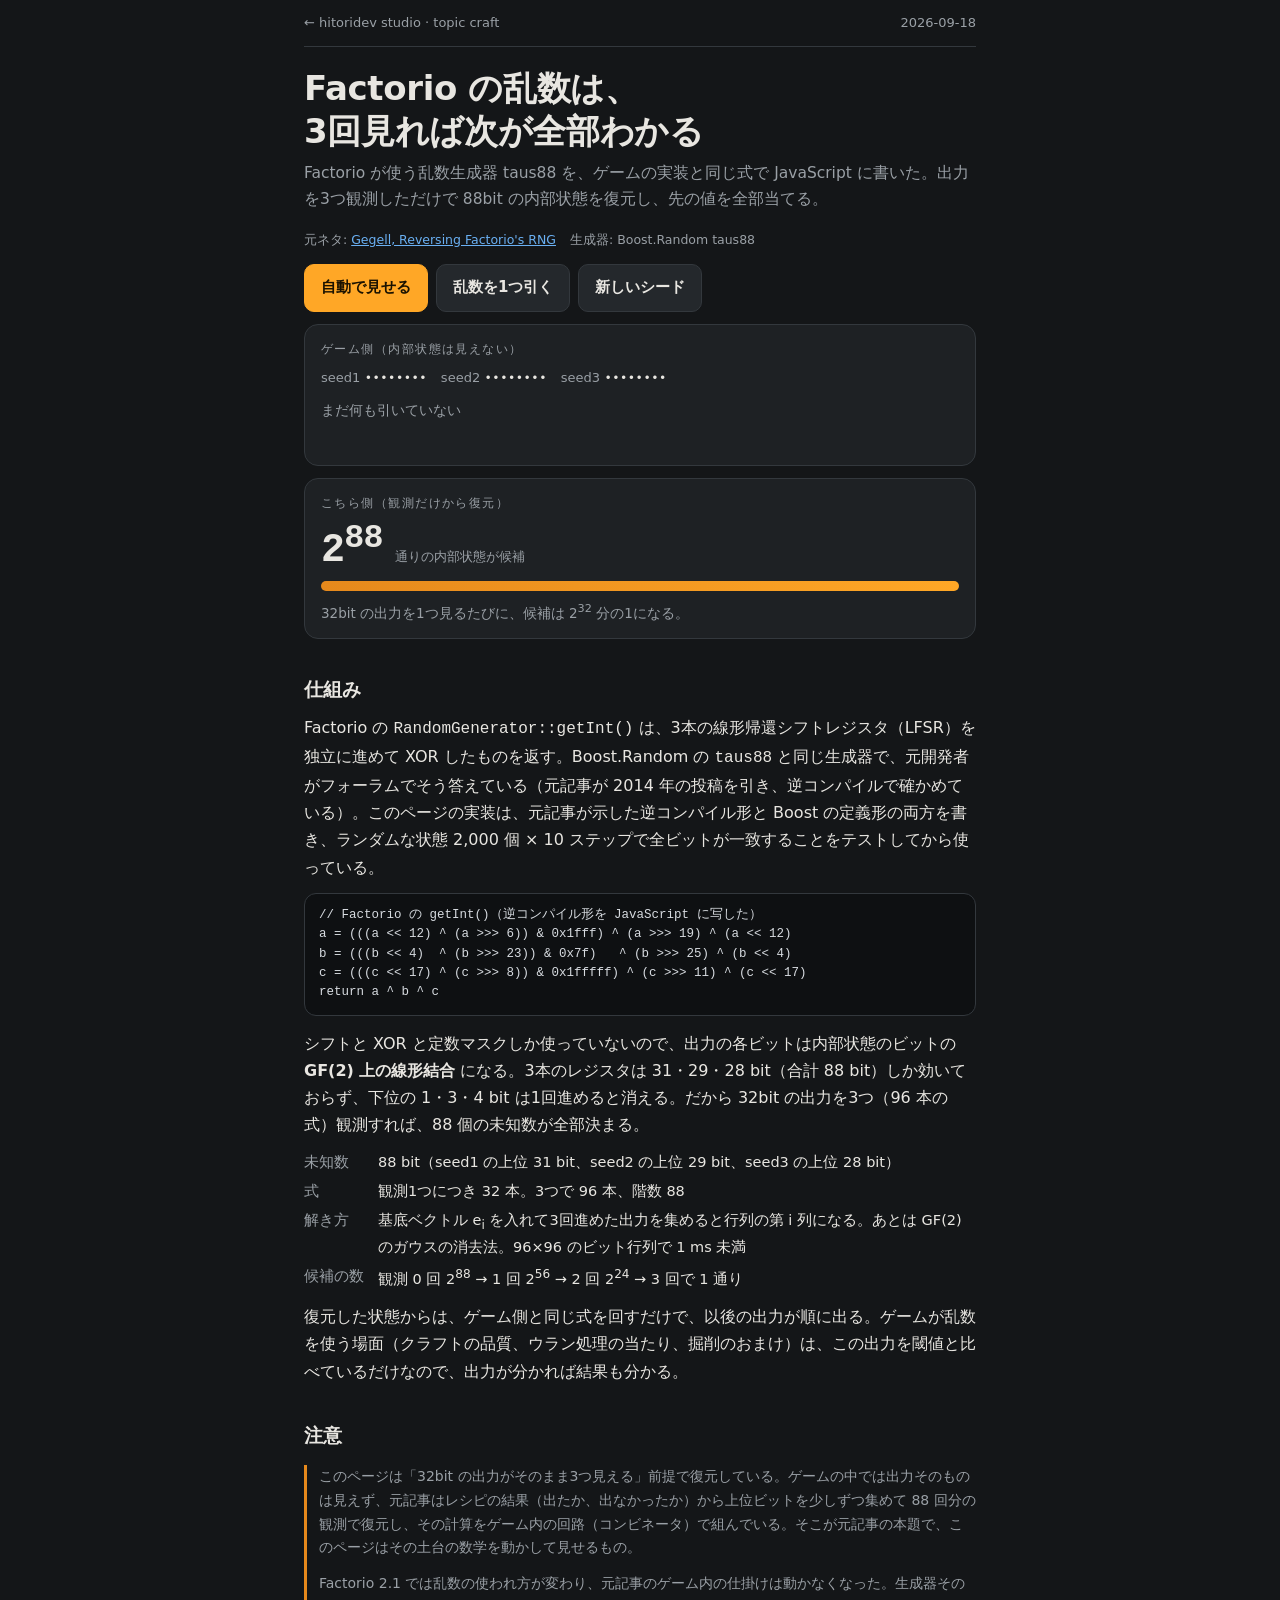
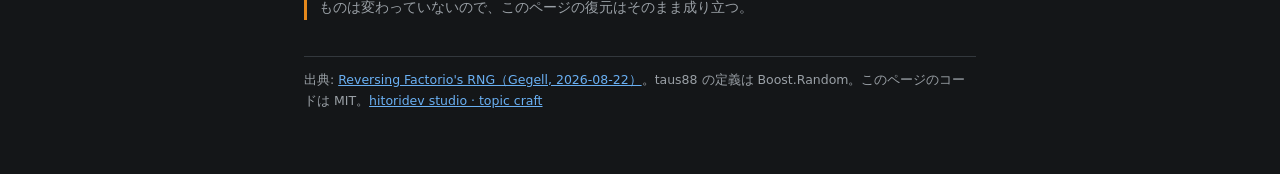
==== works/2026-09-18-factorio-rng-predict/index.html @ e480af51 "topic craft: カタログの初版と最初の成果物「Factorio の乱数は、3回見れば次が全部わかる」 - works/2026-09-18-factorio-rng-predict: tau" ====
<!doctype html>
<html lang="ja">
<head>
<meta charset="utf-8">
<meta name="viewport" content="width=device-width, initial-scale=1, viewport-fit=cover">
<title>Factorio の乱数は、3回見れば次が全部わかる</title>
<meta name="description" content="Factorio が使う乱数生成器 taus88 をそのまま JavaScript で動かし、出力を3つ観測しただけで 88bit の内部状態を復元して、先の値を全部当てる。">
<style>
  :root { --bg:#141618; --panel:#1e2124; --panel2:#24282c; --line:#33383d; --ink:#e8e6e1; --mute:#9aa0a6; --orange:#ffa726; --orange2:#e6891c; --green:#7ed957; --red:#ff6b6b; --blue:#6ab0f3; color-scheme: dark; }
  * { box-sizing: border-box; }
  html, body { margin: 0; }
  body { background: var(--bg); color: var(--ink); font-family: "Noto Sans JP", -apple-system, "Hiragino Sans", "Yu Gothic", system-ui, sans-serif; font-size: 16px; line-height: 1.7; -webkit-font-smoothing: antialiased; }
  code, .mono { font-family: ui-monospace, "SF Mono", Menlo, Consolas, monospace; }
  .wrap { width: min(100%, 44rem); margin: 0 auto; padding-block: 0 56px; padding-inline: 16px; }
  .top { display: flex; justify-content: space-between; align-items: center; padding: 12px 0; font-size: 13px; color: var(--mute); border-bottom: 1px solid var(--line); }
  .top a { color: var(--mute); text-decoration: none; }
  .top a:hover { color: var(--ink); }
  h1 { font-size: clamp(24px, 6vw, 34px); line-height: 1.25; margin: 20px 0 8px; letter-spacing: -.01em; text-wrap: balance; }
  h2 { font-size: 19px; margin: 34px 0 8px; }
  .lead { color: var(--mute); margin: 0 0 16px; font-size: 15.5px; }
  .meta { font-size: 12.5px; color: var(--mute); display: flex; flex-wrap: wrap; gap: 6px 14px; margin-bottom: 14px; }
  .meta a { color: var(--blue); }
  .btns { display: flex; flex-wrap: wrap; gap: 8px; margin: 12px 0; }
  button { font: inherit; font-size: 15px; font-weight: 700; min-height: 46px; padding: 10px 16px; border-radius: 10px; border: 1px solid var(--line); background: var(--panel2); color: var(--ink); cursor: pointer; }
  button.primary { background: var(--orange); border-color: var(--orange); color: #1a1200; }
  button:disabled { opacity: .45; cursor: default; }
  .panel { background: var(--panel); border: 1px solid var(--line); border-radius: 14px; padding: 14px 16px; margin-top: 12px; }
  .lbl { font-size: 12px; letter-spacing: .12em; color: var(--mute); text-transform: uppercase; margin-bottom: 8px; }
  .seeds { font-size: 13px; color: var(--mute); display: flex; flex-wrap: wrap; gap: 4px 14px; }
  .seeds b { color: var(--ink); font-weight: 500; }
  ol.obs { list-style: none; margin: 10px 0 0; padding: 0; display: grid; gap: 6px; min-height: 3.2em; }
  ol.obs li { display: grid; grid-template-columns: 2.4em 1fr auto; gap: 10px; align-items: baseline; font-size: 17px; }
  ol.obs li .n { color: var(--mute); font-size: 13px; }
  ol.obs li .hex { color: var(--orange); font-weight: 600; letter-spacing: .04em; }
  ol.obs li .dec { color: var(--mute); font-size: 12.5px; }
  ol.obs li.empty { color: var(--mute); font-size: 14px; grid-template-columns: 1fr; }
  .cand { display: flex; align-items: baseline; gap: 12px; flex-wrap: wrap; }
  .cand .big { font-size: 40px; font-weight: 700; line-height: 1; letter-spacing: -.02em; color: var(--ink); }
  .cand .big.one { color: var(--green); }
  .cand .sub { color: var(--mute); font-size: 13px; }
  .bar { height: 10px; background: #0e1012; border-radius: 6px; overflow: hidden; margin: 10px 0 4px; }
  .bar i { display: block; height: 100%; width: 100%; background: linear-gradient(90deg, var(--orange2), var(--orange)); transition: width .5s ease; }
  .rec { margin-top: 12px; padding-top: 10px; border-top: 1px dashed var(--line); }
  .rec .ok { color: var(--green); font-weight: 700; }
  .rec .seeds { margin-top: 6px; }
  .rec .seeds b { color: var(--orange); }
  .pred { margin-top: 12px; padding-top: 10px; border-top: 1px dashed var(--line); }
  .pred table { width: 100%; border-collapse: collapse; font-size: 15.5px; }
  .pred th { text-align: left; font-size: 11.5px; letter-spacing: .1em; color: var(--mute); font-weight: 500; padding: 2px 6px 6px 0; text-transform: uppercase; }
  .pred td { padding: 3px 6px 3px 0; border-top: 1px solid #2a2e33; }
  .pred td.hex { color: var(--ink); }
  .pred td.act { color: var(--mute); }
  .pred td.mark { text-align: right; width: 2.2em; font-weight: 700; }
  .pred td.mark.yes { color: var(--green); } .pred td.mark.no { color: var(--red); }
  .pred tr.match td.act { color: var(--ink); }
  .status { font-size: 13.5px; color: var(--mute); margin-top: 8px; min-height: 1.5em; }
  .status b { color: var(--green); }
  p { margin: 0 0 12px; }
  pre { background: #0e1012; border: 1px solid var(--line); border-radius: 12px; padding: 12px 14px; font-size: 12.5px; line-height: 1.55; overflow-x: auto; color: #d7dbe0; margin: 8px 0 14px; }
  .kv { display: grid; grid-template-columns: auto 1fr; gap: 4px 14px; font-size: 14.5px; margin: 8px 0 12px; }
  .kv b { color: var(--mute); font-weight: 500; }
  .note { border-left: 3px solid var(--orange2); padding-left: 12px; color: var(--mute); font-size: 14px; margin: 14px 0; }
  .foot { margin-top: 36px; border-top: 1px solid var(--line); padding-top: 12px; font-size: 12.5px; color: var(--mute); }
  .foot a { color: var(--blue); }
  :focus-visible { outline: 2px solid var(--blue); outline-offset: 2px; }
  @media (prefers-reduced-motion: reduce) { .bar i { transition: none; } }
</style>
</head>
<body>
<div class="wrap">
  <div class="top"><a href="../../index.html">← hitoridev studio · topic craft</a><span>2026-09-18</span></div>

  <h1>Factorio の乱数は、<span style="white-space:nowrap">3回見れば</span>次が全部わかる</h1>
  <p class="lead">Factorio が使う乱数生成器 taus88 を、ゲームの実装と同じ式で JavaScript に書いた。出力を3つ観測しただけで 88bit の内部状態を復元し、先の値を全部当てる。</p>
  <div class="meta"><span>元ネタ: <a href="https://gegell.github.io/posts/factorio-rng/">Gegell, Reversing Factorio's RNG</a></span><span>生成器: Boost.Random taus88</span></div>

  <div class="btns">
    <button type="button" class="primary" id="auto">自動で見せる</button>
    <button type="button" id="draw">乱数を1つ引く</button>
    <button type="button" id="reset">新しいシード</button>
  </div>

  <div class="panel">
    <div class="lbl">ゲーム側（内部状態は見えない）</div>
    <div class="seeds"><span>seed1 <b class="mono" id="g1">••••••••</b></span><span>seed2 <b class="mono" id="g2">••••••••</b></span><span>seed3 <b class="mono" id="g3">••••••••</b></span></div>
    <ol class="obs mono" id="obs"><li class="empty">まだ何も引いていない</li></ol>
  </div>

  <div class="panel">
    <div class="lbl">こちら側（観測だけから復元）</div>
    <div class="cand"><span class="big mono" id="cand">2<sup>88</sup></span><span class="sub">通りの内部状態が候補</span></div>
    <div class="bar"><i id="bar"></i></div>
    <div class="status" id="status">32bit の出力を1つ見るたびに、候補は 2<sup>32</sup> 分の1になる。</div>
    <div class="rec" id="rec" hidden>
      <div class="ok">状態を復元した <span class="mono" id="solveInfo"></span></div>
      <div class="seeds"><span>seed1 <b class="mono" id="r1"></b></span><span>seed2 <b class="mono" id="r2"></b></span><span>seed3 <b class="mono" id="r3"></b></span></div>
    </div>
    <div class="pred" id="pred" hidden>
      <table class="mono">
        <thead><tr><th>#</th><th>予測</th><th>実際</th><th></th></tr></thead>
        <tbody id="predBody"></tbody>
      </table>
      <div class="btns"><button type="button" id="verify">答え合わせ（ゲーム側で10回引く）</button></div>
    </div>
  </div>

  <h2>仕組み</h2>
  <p>Factorio の <code>RandomGenerator::getInt()</code> は、3本の線形帰還シフトレジスタ（LFSR）を独立に進めて XOR したものを返す。Boost.Random の <code>taus88</code> と同じ生成器で、元開発者がフォーラムでそう答えている（元記事が 2014 年の投稿を引き、逆コンパイルで確かめている）。このページの実装は、元記事が示した逆コンパイル形と Boost の定義形の両方を書き、ランダムな状態 2,000 個 × 10 ステップで全ビットが一致することをテストしてから使っている。</p>
<pre class="mono">// Factorio の getInt()（逆コンパイル形を JavaScript に写した）
a = (((a &lt;&lt; 12) ^ (a &gt;&gt;&gt; 6)) &amp; 0x1fff) ^ (a &gt;&gt;&gt; 19) ^ (a &lt;&lt; 12)
b = (((b &lt;&lt; 4)  ^ (b &gt;&gt;&gt; 23)) &amp; 0x7f)   ^ (b &gt;&gt;&gt; 25) ^ (b &lt;&lt; 4)
c = (((c &lt;&lt; 17) ^ (c &gt;&gt;&gt; 8)) &amp; 0x1fffff) ^ (c &gt;&gt;&gt; 11) ^ (c &lt;&lt; 17)
return a ^ b ^ c</pre>
  <p>シフトと XOR と定数マスクしか使っていないので、出力の各ビットは内部状態のビットの <strong>GF(2) 上の線形結合</strong> になる。3本のレジスタは 31・29・28 bit（合計 88 bit）しか効いておらず、下位の 1・3・4 bit は1回進めると消える。だから 32bit の出力を3つ（96 本の式）観測すれば、88 個の未知数が全部決まる。</p>
  <div class="kv">
    <b>未知数</b><span>88 bit（seed1 の上位 31 bit、seed2 の上位 29 bit、seed3 の上位 28 bit）</span>
    <b>式</b><span>観測1つにつき 32 本。3つで 96 本、階数 88</span>
    <b>解き方</b><span>基底ベクトル e<sub>i</sub> を入れて3回進めた出力を集めると行列の第 i 列になる。あとは GF(2) のガウスの消去法。96×96 のビット行列で 1 ms 未満</span>
    <b>候補の数</b><span>観測 0 回 2<sup>88</sup> → 1 回 2<sup>56</sup> → 2 回 2<sup>24</sup> → 3 回で 1 通り</span>
  </div>
  <p>復元した状態からは、ゲーム側と同じ式を回すだけで、以後の出力が順に出る。ゲームが乱数を使う場面（クラフトの品質、ウラン処理の当たり、掘削のおまけ）は、この出力を閾値と比べているだけなので、出力が分かれば結果も分かる。</p>

  <h2>注意</h2>
  <div class="note">
    <p>このページは「32bit の出力がそのまま3つ見える」前提で復元している。ゲームの中では出力そのものは見えず、元記事はレシピの結果（出たか、出なかったか）から上位ビットを少しずつ集めて 88 回分の観測で復元し、その計算をゲーム内の回路（コンビネータ）で組んでいる。そこが元記事の本題で、このページはその土台の数学を動かして見せるもの。</p>
    <p>Factorio 2.1 では乱数の使われ方が変わり、元記事のゲーム内の仕掛けは動かなくなった。生成器そのものは変わっていないので、このページの復元はそのまま成り立つ。</p>
  </div>

  <p class="foot">出典: <a href="https://gegell.github.io/posts/factorio-rng/">Reversing Factorio's RNG（Gegell, 2026-08-22）</a>。taus88 の定義は Boost.Random。このページのコードは MIT。<a href="../../index.html">hitoridev studio · topic craft</a></p>
</div>

<script>
// ---------- 生成器：Factorio の getInt()（逆コンパイル形） ----------
function step(s) {
  let [a, b, c] = s
  a = ((((a << 12) ^ (a >>> 6)) & 0x1fff) ^ (a >>> 19) ^ (a << 12)) >>> 0
  b = ((((b << 4) ^ (b >>> 23)) & 0x7f) ^ (b >>> 25) ^ (b << 4)) >>> 0
  c = ((((c << 17) ^ (c >>> 8)) & 0x1fffff) ^ (c >>> 11) ^ (c << 17)) >>> 0
  return [a, b, c]
}
const out = (s) => (s[0] ^ s[1] ^ s[2]) >>> 0

// ---------- 復元：GF(2) の連立方程式 ----------
// 未知数 96（seed1..3 × 32 bit）。出力は状態の線形関数（定数項なし）なので、
// 基底 e_i を k 回進めた出力が行列の第 i 列になる。行は BigInt のビット列で持つ。
const SYSTEMS = new Map()
function buildSystem(k) {
  if (SYSTEMS.has(k)) return SYSTEMS.get(k)
  const cols = []
  for (let i = 0; i < 96; i++) {
    let s = [0, 0, 0]; s[i >> 5] = (1 << (i & 31)) >>> 0
    const o = []; for (let t = 0; t < k; t++) { s = step(s); o.push(out(s)) }
    cols.push(o)
  }
  const rows = []
  for (let t = 0; t < k; t++) for (let bit = 0; bit < 32; bit++) {
    let m = 0n
    for (let i = 0; i < 96; i++) if ((cols[i][t] >>> bit) & 1) m |= 1n << BigInt(i)
    rows.push(m)
  }
  SYSTEMS.set(k, rows); return rows
}
function solve(observed) {
  const k = observed.length
  const rows = buildSystem(k).map((m, r) => ({ m, y: (observed[r >> 5] >>> (r & 31)) & 1 }))
  const pivots = []; let rank = 0
  for (let col = 0; col < 96 && rank < rows.length; col++) {
    const bit = 1n << BigInt(col); let p = -1
    for (let r = rank; r < rows.length; r++) if (rows[r].m & bit) { p = r; break }
    if (p < 0) continue
    ;[rows[rank], rows[p]] = [rows[p], rows[rank]]
    for (let r = 0; r < rows.length; r++) if (r !== rank && (rows[r].m & bit)) { rows[r].m ^= rows[rank].m; rows[r].y ^= rows[rank].y }
    pivots.push(col); rank++
  }
  for (let r = rank; r < rows.length; r++) if (rows[r].m === 0n && rows[r].y) return { ok: false, rank }
  const x = [0, 0, 0]
  for (let r = 0; r < rank; r++) if (rows[r].y) { const c = pivots[r]; x[c >> 5] = (x[c >> 5] | (1 << (c & 31))) >>> 0 }
  return { ok: true, rank, state: x }
}

// ---------- 画面 ----------
const $ = (id) => document.getElementById(id)
const hex = (v) => '0x' + v.toString(16).toUpperCase().padStart(8, '0')
const rnd32 = () => { const a = new Uint32Array(1); crypto.getRandomValues(a); return a[0] }
let game, gameSnap, observed, recovered, predictions, actuals, timers = []
const sleep = (ms) => new Promise((r) => { const t = setTimeout(r, ms); timers.push(t) })

function reset() {
  for (const t of timers) clearTimeout(t); timers = []
  game = [rnd32(), rnd32(), rnd32()]; gameSnap = null; observed = []; recovered = null; predictions = []; actuals = []
  for (const id of ['g1', 'g2', 'g3']) $(id).textContent = '••••••••'
  $('obs').innerHTML = '<li class="empty">まだ何も引いていない</li>'
  $('rec').hidden = true; $('pred').hidden = true; $('predBody').innerHTML = ''
  $('draw').disabled = false; $('auto').disabled = false; $('verify').disabled = false
  updateCand()
}
function updateCand() {
  const n = observed.length
  const free = Math.max(88 - 32 * n, 0)
  const big = $('cand')
  big.innerHTML = free > 0 ? `2<sup>${free}</sup>` : '1'
  big.classList.toggle('one', free === 0)
  $('bar').style.width = (free / 88 * 100) + '%'
  $('status').innerHTML = n === 0 ? '32bit の出力を1つ見るたびに、候補は 2<sup>32</sup> 分の1になる。'
    : free > 0 ? `${n} つ観測。まだ 2<sup>${free}</sup> 通りあるので決まらない。`
    : `3つ観測。連立方程式の階数が 88 に達し、内部状態が <b>1通り</b>に決まった。`
}
function draw() {
  if (observed.length >= 3) return
  game = step(game); const v = out(game); observed.push(v)
  if (observed.length === 1) $('obs').innerHTML = ''
  const li = document.createElement('li')
  li.innerHTML = `<span class="n">#${observed.length}</span><span class="hex">${hex(v)}</span><span class="dec">${v.toLocaleString('en-US')}</span>`
  $('obs').append(li)
  updateCand()
  if (observed.length === 3) { gameSnap = game.slice(); $('draw').disabled = true; recover() }
}
function recover() {
  const t0 = performance.now(); const r = solve(observed); const ms = performance.now() - t0
  if (!r.ok) { $('status').textContent = '矛盾する観測。復元できない。'; return }
  // 解は観測を始める前の状態。観測した3回ぶん進めると、ゲーム側の今の状態と同じになる
  let s = r.state
  for (let t = 0; t < observed.length; t++) s = step(s)
  recovered = s
  $('solveInfo').textContent = `（階数 ${r.rank}/88・${ms.toFixed(2)} ms）`
  $('r1').textContent = hex(recovered[0]); $('r2').textContent = hex(recovered[1]); $('r3').textContent = hex(recovered[2])
  $('rec').hidden = false
  // 復元した状態から次の 10 個を予測する
  predictions = []
  for (let i = 0; i < 10; i++) { s = step(s); predictions.push(out(s)) }
  $('predBody').innerHTML = predictions.map((v, i) => `<tr id="p${i}"><td class="n">${i + 4}</td><td class="hex">${hex(v)}</td><td class="act">—</td><td class="mark"></td></tr>`).join('')
  $('pred').hidden = false
}
async function verify(animated) {
  if (!recovered || actuals.length) return
  $('verify').disabled = true
  for (let i = 0; i < 10; i++) {
    game = step(game); const v = out(game); actuals.push(v)
    const tr = $('p' + i); tr.querySelector('.act').textContent = hex(v)
    const m = tr.querySelector('.mark'); const ok = v === predictions[i]
    m.textContent = ok ? '✓' : '✗'; m.classList.add(ok ? 'yes' : 'no'); if (ok) tr.classList.add('match')
    if (animated) await sleep(220)
  }
  // ゲーム側の内部状態（3回引いた時点）を明かす。復元した状態と同じ値になる
  for (const [id, i] of [['g1', 0], ['g2', 1], ['g3', 2]]) $(id).textContent = hex(gameSnap[i])
  const all = actuals.every((v, i) => v === predictions[i])
  $('status').innerHTML = all ? '10 個すべて一致。ゲーム側の内部状態（上に明かした）と復元した状態は同じ値になっている。' : '一致しない値がある。'
}
async function auto() {
  reset(); $('auto').disabled = true
  await sleep(500); draw(); await sleep(1100); draw(); await sleep(1100); draw()
  await sleep(1500); await verify(true)
}
$('draw').addEventListener('click', draw)
$('reset').addEventListener('click', reset)
$('auto').addEventListener('click', auto)
$('verify').addEventListener('click', () => verify(true))
reset()
if (new URLSearchParams(location.search).get('auto') === '1') setTimeout(auto, 400)
</script>
</body>
</html>
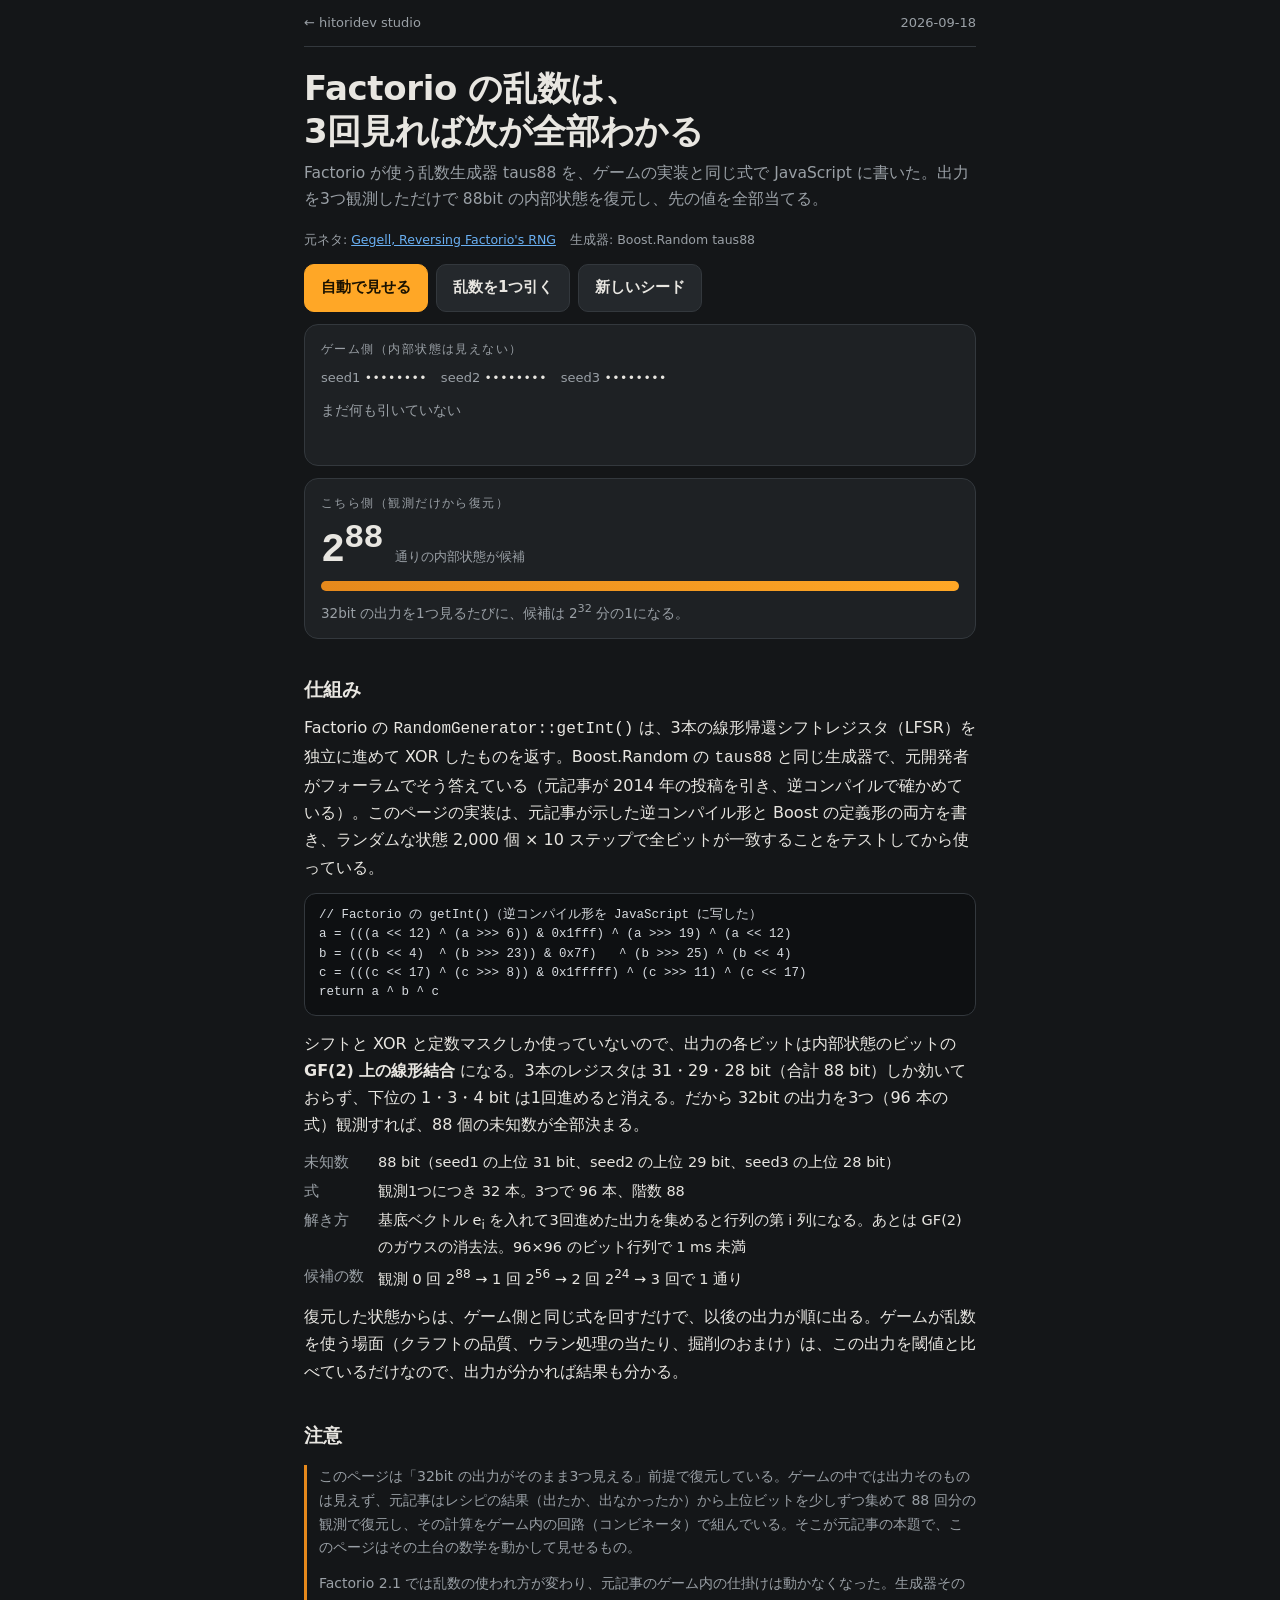
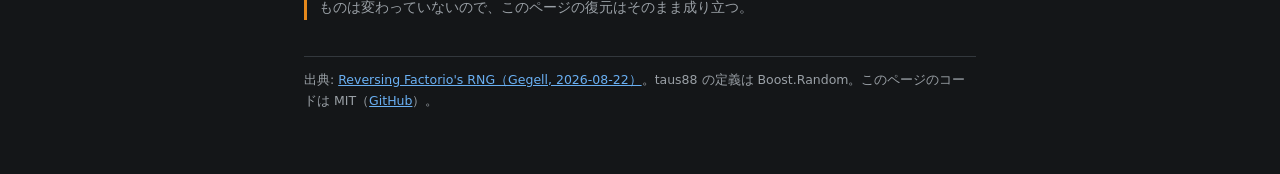
==== commit 3df8dddd: "公開ページの文言を直す: 一覧は題と作品だけ、種別は「デモ」、末尾は © と GitHub と MIT。README は何のサイトかとライセンスだけ" ====
--- a/works/2026-09-18-factorio-rng-predict/index.html
+++ b/works/2026-09-18-factorio-rng-predict/index.html
@@ -68,7 +68,7 @@
 </head>
 <body>
 <div class="wrap">
-  <div class="top"><a href="../../index.html">← hitoridev studio · topic craft</a><span>2026-09-18</span></div>
+  <div class="top"><a href="../../index.html">← hitoridev studio</a><span>2026-09-18</span></div>
 
   <h1>Factorio の乱数は、<span style="white-space:nowrap">3回見れば</span>次が全部わかる</h1>
   <p class="lead">Factorio が使う乱数生成器 taus88 を、ゲームの実装と同じ式で JavaScript に書いた。出力を3つ観測しただけで 88bit の内部状態を復元し、先の値を全部当てる。</p>
@@ -126,7 +126,7 @@
     <p>Factorio 2.1 では乱数の使われ方が変わり、元記事のゲーム内の仕掛けは動かなくなった。生成器そのものは変わっていないので、このページの復元はそのまま成り立つ。</p>
   </div>
 
-  <p class="foot">出典: <a href="https://gegell.github.io/posts/factorio-rng/">Reversing Factorio's RNG（Gegell, 2026-08-22）</a>。taus88 の定義は Boost.Random。このページのコードは MIT。<a href="../../index.html">hitoridev studio · topic craft</a></p>
+  <p class="foot">出典: <a href="https://gegell.github.io/posts/factorio-rng/">Reversing Factorio's RNG（Gegell, 2026-08-22）</a>。taus88 の定義は Boost.Random。このページのコードは MIT（<a href="https://github.com/hitoridev-studio/topic-craft">GitHub</a>）。</p>
 </div>
 
 <script>
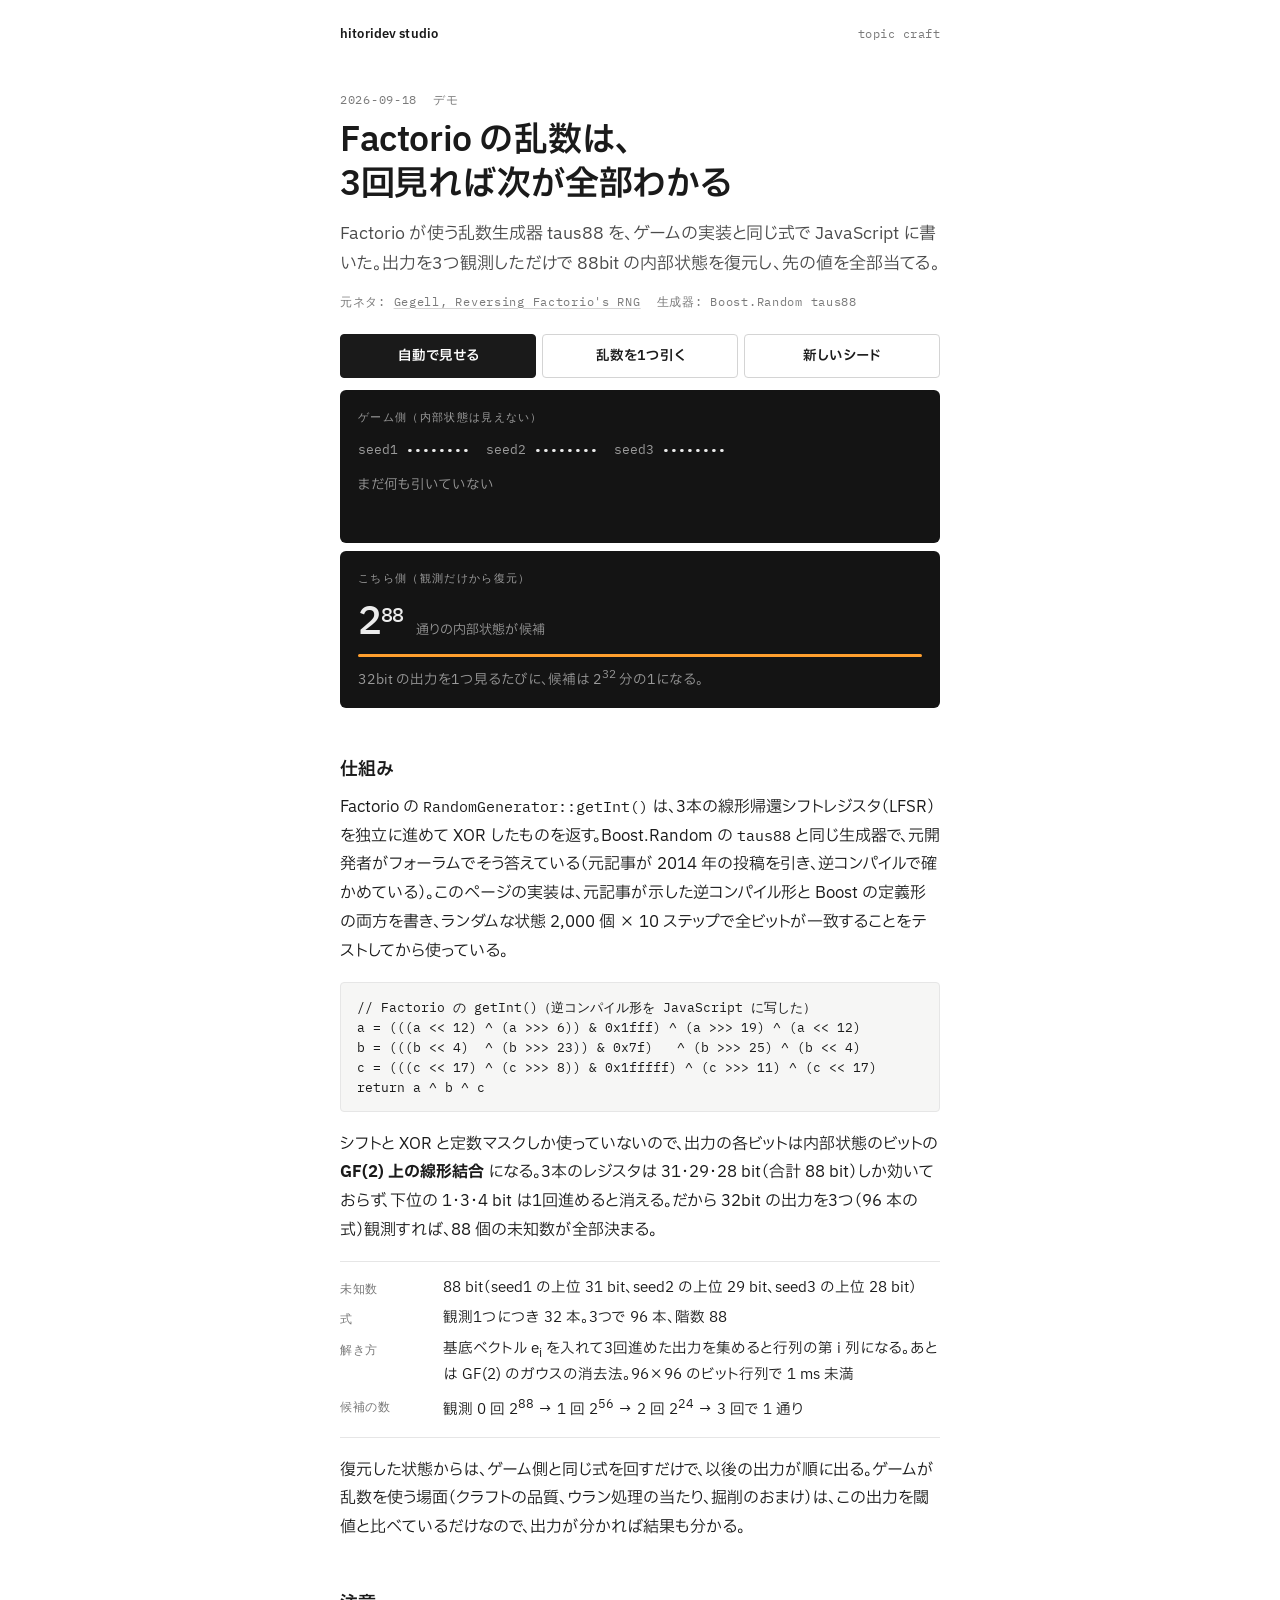
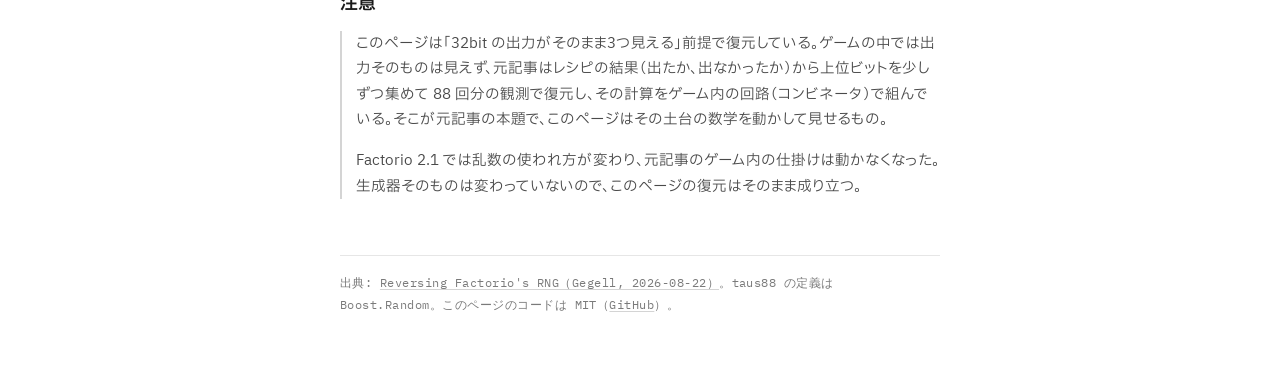
==== commit 0d6b2b50: "見た目を作り直す: IBM Plex（和文・欧文・等幅）、白地と墨、罫線と余白だけの階層。OG カードと og/twitter のメタ。動画とポスターを撮り直し" ====
--- a/works/2026-09-18-factorio-rng-predict/index.html
+++ b/works/2026-09-18-factorio-rng-predict/index.html
@@ -4,75 +4,78 @@
 <meta charset="utf-8">
 <meta name="viewport" content="width=device-width, initial-scale=1, viewport-fit=cover">
 <title>Factorio の乱数は、3回見れば次が全部わかる</title>
-<meta name="description" content="Factorio が使う乱数生成器 taus88 をそのまま JavaScript で動かし、出力を3つ観測しただけで 88bit の内部状態を復元して、先の値を全部当てる。">
+<meta name="description" content="Factorio が使う乱数生成器 taus88 をゲームの実装と同じ式で JavaScript に書き、出力を3つ観測しただけで 88bit の内部状態を復元して、先の値を全部当てる。">
+<meta property="og:title" content="Factorio の乱数は、3回見れば次が全部わかる">
+<meta property="og:description" content="ゲームと同じ taus88 を JavaScript で動かし、出力3つから 88bit の内部状態を GF(2) の連立方程式で復元して先の値を当てる。">
+<meta property="og:image" content="https://hitoridev-studio.github.io/topic-craft/works/2026-09-18-factorio-rng-predict/card.jpg">
+<meta name="twitter:card" content="summary_large_image">
+<link rel="preconnect" href="https://fonts.googleapis.com">
+<link rel="preconnect" href="https://fonts.gstatic.com" crossorigin>
+<link rel="stylesheet" href="https://fonts.googleapis.com/css2?family=IBM+Plex+Sans+JP:wght@400;500;600&family=IBM+Plex+Sans:wght@400;500;600&family=IBM+Plex+Mono:wght@400;500&display=swap">
+<link rel="stylesheet" href="../../assets/site.css">
 <style>
-  :root { --bg:#141618; --panel:#1e2124; --panel2:#24282c; --line:#33383d; --ink:#e8e6e1; --mute:#9aa0a6; --orange:#ffa726; --orange2:#e6891c; --green:#7ed957; --red:#ff6b6b; --blue:#6ab0f3; color-scheme: dark; }
-  * { box-sizing: border-box; }
-  html, body { margin: 0; }
-  body { background: var(--bg); color: var(--ink); font-family: "Noto Sans JP", -apple-system, "Hiragino Sans", "Yu Gothic", system-ui, sans-serif; font-size: 16px; line-height: 1.7; -webkit-font-smoothing: antialiased; }
-  code, .mono { font-family: ui-monospace, "SF Mono", Menlo, Consolas, monospace; }
-  .wrap { width: min(100%, 44rem); margin: 0 auto; padding-block: 0 56px; padding-inline: 16px; }
-  .top { display: flex; justify-content: space-between; align-items: center; padding: 12px 0; font-size: 13px; color: var(--mute); border-bottom: 1px solid var(--line); }
-  .top a { color: var(--mute); text-decoration: none; }
-  .top a:hover { color: var(--ink); }
-  h1 { font-size: clamp(24px, 6vw, 34px); line-height: 1.25; margin: 20px 0 8px; letter-spacing: -.01em; text-wrap: balance; }
-  h2 { font-size: 19px; margin: 34px 0 8px; }
-  .lead { color: var(--mute); margin: 0 0 16px; font-size: 15.5px; }
-  .meta { font-size: 12.5px; color: var(--mute); display: flex; flex-wrap: wrap; gap: 6px 14px; margin-bottom: 14px; }
-  .meta a { color: var(--blue); }
-  .btns { display: flex; flex-wrap: wrap; gap: 8px; margin: 12px 0; }
-  button { font: inherit; font-size: 15px; font-weight: 700; min-height: 46px; padding: 10px 16px; border-radius: 10px; border: 1px solid var(--line); background: var(--panel2); color: var(--ink); cursor: pointer; }
-  button.primary { background: var(--orange); border-color: var(--orange); color: #1a1200; }
-  button:disabled { opacity: .45; cursor: default; }
-  .panel { background: var(--panel); border: 1px solid var(--line); border-radius: 14px; padding: 14px 16px; margin-top: 12px; }
-  .lbl { font-size: 12px; letter-spacing: .12em; color: var(--mute); text-transform: uppercase; margin-bottom: 8px; }
-  .seeds { font-size: 13px; color: var(--mute); display: flex; flex-wrap: wrap; gap: 4px 14px; }
-  .seeds b { color: var(--ink); font-weight: 500; }
-  ol.obs { list-style: none; margin: 10px 0 0; padding: 0; display: grid; gap: 6px; min-height: 3.2em; }
-  ol.obs li { display: grid; grid-template-columns: 2.4em 1fr auto; gap: 10px; align-items: baseline; font-size: 17px; }
-  ol.obs li .n { color: var(--mute); font-size: 13px; }
-  ol.obs li .hex { color: var(--orange); font-weight: 600; letter-spacing: .04em; }
-  ol.obs li .dec { color: var(--mute); font-size: 12.5px; }
-  ol.obs li.empty { color: var(--mute); font-size: 14px; grid-template-columns: 1fr; }
+  /* このページだけの部品。土台（書体・余白・罫）は assets/site.css */
+  :root { --panel: #141414; --panel-ink: #ececec; --panel-mute: #9a9a9a; --panel-line: #2a2a2a; --panel-wash: #1c1c1c; --orange: #ff9f2e; --green: #73d67a; --red: #ff7b72; }
+  .lead { color: var(--ink-2); font-size: 17px; line-height: 1.75; margin: 0 0 12px; }
+  .btns { display: flex; flex-wrap: wrap; gap: 8px; margin: 22px 0 12px; }
+  .btns { gap: 6px; }
+  .btns button { font: inherit; font-size: 13.5px; font-weight: 600; min-height: 44px; padding: 8px 12px; border-radius: 4px; border: 1px solid var(--line-2); background: var(--bg); color: var(--ink); cursor: pointer; white-space: nowrap; }
+  .btns button.primary { background: var(--ink); border-color: var(--ink); color: var(--bg); }
+  .btns button:disabled { opacity: .4; cursor: default; }
+  .panel { background: var(--panel); color: var(--panel-ink); border-radius: 6px; padding: 18px 18px 16px; margin-top: 10px; }
+  .panel + .panel { margin-top: 8px; }
+  .lbl { font-family: var(--mono); font-size: 11px; letter-spacing: .12em; color: var(--panel-mute); text-transform: uppercase; margin-bottom: 10px; }
+  .seeds { font-family: var(--mono); font-size: 12.5px; color: var(--panel-mute); display: flex; flex-wrap: wrap; gap: 4px 16px; font-variant-numeric: tabular-nums; }
+  .seeds b { color: var(--panel-ink); font-weight: 500; }
+  ol.obs { list-style: none; margin: 12px 0 0; padding: 0; display: grid; gap: 6px; min-height: 3.4em; font-family: var(--mono); font-variant-numeric: tabular-nums; }
+  ol.obs li { display: grid; grid-template-columns: 2.4em 1fr auto; gap: 12px; align-items: baseline; font-size: 17px; }
+  ol.obs li .n { color: var(--panel-mute); font-size: 12px; }
+  ol.obs li .hex { color: var(--orange); font-weight: 500; letter-spacing: .04em; }
+  ol.obs li .dec { color: var(--panel-mute); font-size: 12px; }
+  ol.obs li.empty { color: var(--panel-mute); font-size: 13.5px; grid-template-columns: 1fr; font-family: var(--sans); }
   .cand { display: flex; align-items: baseline; gap: 12px; flex-wrap: wrap; }
-  .cand .big { font-size: 40px; font-weight: 700; line-height: 1; letter-spacing: -.02em; color: var(--ink); }
+  .cand .big { font-family: var(--mono); font-size: 40px; font-weight: 500; line-height: 1; letter-spacing: -.02em; color: var(--panel-ink); }
+  .cand .big sup { font-size: .5em; vertical-align: .6em; }
   .cand .big.one { color: var(--green); }
-  .cand .sub { color: var(--mute); font-size: 13px; }
-  .bar { height: 10px; background: #0e1012; border-radius: 6px; overflow: hidden; margin: 10px 0 4px; }
-  .bar i { display: block; height: 100%; width: 100%; background: linear-gradient(90deg, var(--orange2), var(--orange)); transition: width .5s ease; }
-  .rec { margin-top: 12px; padding-top: 10px; border-top: 1px dashed var(--line); }
-  .rec .ok { color: var(--green); font-weight: 700; }
+  .cand .sub { color: var(--panel-mute); font-size: 13px; }
+  .bar { height: 3px; background: var(--panel-line); border-radius: 2px; overflow: hidden; margin: 12px 0 6px; }
+  .bar i { display: block; height: 100%; width: 100%; background: var(--orange); transition: width .5s ease; }
+  .status { font-size: 13.5px; color: var(--panel-mute); margin-top: 8px; min-height: 1.5em; line-height: 1.7; }
+  .status b { color: var(--green); font-weight: 500; }
+  .rec { margin-top: 14px; padding-top: 12px; border-top: 1px solid var(--panel-line); }
+  .rec .ok { color: var(--green); font-weight: 500; }
   .rec .seeds { margin-top: 6px; }
   .rec .seeds b { color: var(--orange); }
-  .pred { margin-top: 12px; padding-top: 10px; border-top: 1px dashed var(--line); }
-  .pred table { width: 100%; border-collapse: collapse; font-size: 15.5px; }
-  .pred th { text-align: left; font-size: 11.5px; letter-spacing: .1em; color: var(--mute); font-weight: 500; padding: 2px 6px 6px 0; text-transform: uppercase; }
-  .pred td { padding: 3px 6px 3px 0; border-top: 1px solid #2a2e33; }
-  .pred td.hex { color: var(--ink); }
-  .pred td.act { color: var(--mute); }
-  .pred td.mark { text-align: right; width: 2.2em; font-weight: 700; }
+  .pred { margin-top: 14px; padding-top: 12px; border-top: 1px solid var(--panel-line); }
+  .pred table { width: 100%; border-collapse: collapse; font-family: var(--mono); font-size: 15px; font-variant-numeric: tabular-nums; }
+  .pred th { text-align: left; font-size: 11px; letter-spacing: .1em; color: var(--panel-mute); font-weight: 500; padding: 2px 8px 8px 0; text-transform: uppercase; }
+  .pred td { padding: 4px 8px 4px 0; border-top: 1px solid var(--panel-line); }
+  .pred td.n { color: var(--panel-mute); font-size: 12px; }
+  .pred td.hex { color: var(--panel-ink); }
+  .pred td.act { color: var(--panel-mute); }
+  .pred td.mark { text-align: right; width: 2em; font-weight: 500; }
   .pred td.mark.yes { color: var(--green); } .pred td.mark.no { color: var(--red); }
-  .pred tr.match td.act { color: var(--ink); }
-  .status { font-size: 13.5px; color: var(--mute); margin-top: 8px; min-height: 1.5em; }
-  .status b { color: var(--green); }
-  p { margin: 0 0 12px; }
-  pre { background: #0e1012; border: 1px solid var(--line); border-radius: 12px; padding: 12px 14px; font-size: 12.5px; line-height: 1.55; overflow-x: auto; color: #d7dbe0; margin: 8px 0 14px; }
-  .kv { display: grid; grid-template-columns: auto 1fr; gap: 4px 14px; font-size: 14.5px; margin: 8px 0 12px; }
-  .kv b { color: var(--mute); font-weight: 500; }
-  .note { border-left: 3px solid var(--orange2); padding-left: 12px; color: var(--mute); font-size: 14px; margin: 14px 0; }
-  .foot { margin-top: 36px; border-top: 1px solid var(--line); padding-top: 12px; font-size: 12.5px; color: var(--mute); }
-  .foot a { color: var(--blue); }
-  :focus-visible { outline: 2px solid var(--blue); outline-offset: 2px; }
+  .pred tr.match td.act { color: var(--panel-ink); }
+  .pred .btns { margin: 12px 0 0; }
+  .pred .btns button { background: transparent; color: var(--panel-ink); border-color: var(--panel-line); }
+  pre { background: var(--wash); border: 1px solid var(--line); border-radius: 4px; padding: 14px 16px; font-family: var(--mono); font-size: 12.5px; line-height: 1.6; overflow-x: auto; color: var(--ink); margin: 8px 0 18px; }
+  code { font-family: var(--mono); font-size: .92em; }
+  .kv { display: grid; grid-template-columns: 6em 1fr; gap: 6px 16px; font-size: 14.5px; line-height: 1.7; margin: 12px 0 18px; padding: 14px 0; border-top: 1px solid var(--line); border-bottom: 1px solid var(--line); }
+  .kv b { font-family: var(--mono); font-weight: 500; font-size: 12px; letter-spacing: .06em; color: var(--ink-3); padding-top: .25em; }
+  .note { color: var(--ink-2); font-size: 14.5px; line-height: 1.75; padding-left: 14px; border-left: 2px solid var(--line-2); margin: 14px 0; }
+  .note p:last-child { margin-bottom: 0; }
+  .foot { margin-top: 56px; }
   @media (prefers-reduced-motion: reduce) { .bar i { transition: none; } }
 </style>
 </head>
 <body>
 <div class="wrap">
-  <div class="top"><a href="../../index.html">← hitoridev studio</a><span>2026-09-18</span></div>
-
-  <h1>Factorio の乱数は、<span style="white-space:nowrap">3回見れば</span>次が全部わかる</h1>
+  <header class="top"><a href="../../index.html">hitoridev studio</a><span class="tag">topic craft</span></header>
+  <p class="meta" style="margin-top:44px"><span>2026-09-18</span><span>デモ</span></p>
+
+  <h1 style="margin-top:8px">Factorio の乱数は、<span style="white-space:nowrap">3回見れば</span>次が全部わかる</h1>
   <p class="lead">Factorio が使う乱数生成器 taus88 を、ゲームの実装と同じ式で JavaScript に書いた。出力を3つ観測しただけで 88bit の内部状態を復元し、先の値を全部当てる。</p>
-  <div class="meta"><span>元ネタ: <a href="https://gegell.github.io/posts/factorio-rng/">Gegell, Reversing Factorio's RNG</a></span><span>生成器: Boost.Random taus88</span></div>
+  <p class="meta"><span>元ネタ: <a href="https://gegell.github.io/posts/factorio-rng/">Gegell, Reversing Factorio's RNG</a></span><span>生成器: Boost.Random taus88</span></p>
 
   <div class="btns">
     <button type="button" class="primary" id="auto">自動で見せる</button>
--- a/assets/site.css
+++ b/assets/site.css
@@ -0,0 +1,61 @@
+/*
+ * topic craft の見た目。参照点: ciechanow.ski（IBM Plex Sans・白地・#444 の本文・細い罫・1.6〜1.8 の行送り・作品だけの一覧）、
+ * sizu.me（Inter＋日本語ゴシック・16px/1.7・40〜48rem の読み幅・淡い灰）、distill.pub（550〜700px の読み幅・灰の見出し）。
+ * 方針: 白地・墨色・罫線と余白だけで階層を作る。色の札や角丸のカードを使わない。数字は等幅で桁を揃える。
+ * 書体: IBM Plex Sans JP（和文）・IBM Plex Sans（欧文）・IBM Plex Mono（数字・ラベル）。同じ一族で揃える。
+ */
+:root {
+  --bg: #ffffff; --ink: #1a1a1a; --ink-2: #4a4a4a; --ink-3: #7a7a7a; --line: #e6e6e6; --line-2: #d4d4d4; --wash: #f6f6f5;
+  --sans: "IBM Plex Sans JP", "IBM Plex Sans", -apple-system, "Hiragino Sans", "Noto Sans JP", system-ui, sans-serif;
+  --latin: "IBM Plex Sans", "IBM Plex Sans JP", -apple-system, system-ui, sans-serif;
+  --mono: "IBM Plex Mono", ui-monospace, "SF Mono", Menlo, monospace;
+  --measure: 40rem;
+}
+* { box-sizing: border-box; }
+html, body { margin: 0; }
+body { background: var(--bg); color: var(--ink); font-family: var(--sans); font-size: 16px; line-height: 1.8; font-feature-settings: "palt"; -webkit-font-smoothing: antialiased; text-rendering: optimizeLegibility; }
+a { color: inherit; text-decoration: underline; text-decoration-color: var(--line-2); text-underline-offset: .18em; text-decoration-thickness: 1px; }
+a:hover { text-decoration-color: var(--ink); }
+.wrap { width: min(100%, var(--measure)); margin: 0 auto; padding-inline: 20px; }
+
+/* 上部: 屋号だけ。帯は付けない */
+.top { display: flex; justify-content: space-between; align-items: baseline; padding: 22px 0 0; font-family: var(--latin); font-size: 13px; letter-spacing: .01em; }
+.top a { font-weight: 600; text-decoration: none; }
+.top .tag { font-family: var(--mono); font-size: 12px; color: var(--ink-3); letter-spacing: .04em; }
+
+/* 一覧 */
+.site-title { font-family: var(--latin); font-weight: 600; font-size: 15px; letter-spacing: .01em; color: var(--ink-3); margin: 56px 0 28px; padding-bottom: 12px; border-bottom: 1px solid var(--line); }
+.list { list-style: none; margin: 0; padding: 0; }
+.list li { padding: 0 0 36px; margin: 0 0 36px; border-bottom: 1px solid var(--line); }
+.list li:last-child { border-bottom: 0; }
+.list a { display: block; text-decoration: none; }
+.list .thumb { display: block; width: 100%; aspect-ratio: 16 / 9; object-fit: cover; object-position: top; border-radius: 4px; background: var(--wash); border: 1px solid var(--line); margin-bottom: 16px; }
+.list .d { font-family: var(--mono); font-size: 12px; letter-spacing: .06em; color: var(--ink-3); display: flex; gap: 14px; margin-bottom: 6px; }
+.list .t { font-weight: 600; font-size: 20px; line-height: 1.45; letter-spacing: -.005em; margin: 0 0 6px; text-wrap: balance; }
+.list a:hover .t { text-decoration: underline; text-decoration-color: var(--line-2); text-underline-offset: .2em; }
+.list .s { color: var(--ink-2); font-size: 15px; line-height: 1.75; margin: 0; }
+
+/* 見出し・本文 */
+h1 { font-weight: 600; font-size: clamp(26px, 6vw, 34px); line-height: 1.3; letter-spacing: -.012em; margin: 28px 0 12px; text-wrap: balance; }
+h2 { font-weight: 600; font-size: 18px; line-height: 1.5; margin: 48px 0 10px; }
+p { margin: 0 0 16px; }
+.meta { font-family: var(--mono); font-size: 12px; letter-spacing: .06em; color: var(--ink-3); display: flex; flex-wrap: wrap; gap: 6px 16px; align-items: baseline; margin: 0 0 8px; }
+.foot { margin-top: 72px; padding: 16px 0 40px; border-top: 1px solid var(--line); font-family: var(--mono); font-size: 12px; letter-spacing: .04em; color: var(--ink-3); }
+.foot a { color: inherit; }
+
+/* 投稿ページ（本人だけが使う） */
+.post { margin-top: 32px; }
+.post .who { font-size: 13px; color: var(--ink-3); margin-bottom: 8px; }
+.post textarea { width: 100%; font: inherit; font-size: 16px; line-height: 1.7; color: var(--ink); background: var(--bg); border: 1px solid var(--line-2); border-radius: 4px; padding: 12px 14px; resize: vertical; min-height: 150px; }
+.post textarea:focus { outline: none; border-color: var(--ink); }
+.post .cnt { font-family: var(--mono); font-size: 12px; color: var(--ink-3); text-align: right; font-variant-numeric: tabular-nums; margin: 6px 0 14px; }
+.post .cnt.over { color: #b3261e; }
+.post video { width: 100%; max-height: 62vh; background: #000; border-radius: 4px; border: 1px solid var(--line); margin: 0 0 14px; }
+.btns { display: flex; flex-wrap: wrap; gap: 10px; }
+.btns button { flex: 1 1 160px; font: inherit; font-size: 15px; font-weight: 600; min-height: 48px; border-radius: 4px; cursor: pointer; padding: 10px 16px; border: 1px solid var(--ink); background: var(--bg); color: var(--ink); }
+.btns .go { background: var(--ink); color: var(--bg); }
+.btns button.done { color: var(--ink-3); border-color: var(--line-2); }
+.post .note { font-size: 13px; color: var(--ink-3); line-height: 1.7; margin: 10px 0 0; }
+.post .reply { margin-top: 28px; }
+.post .reply pre { white-space: pre-wrap; font: inherit; font-size: 14.5px; line-height: 1.7; background: var(--wash); border-radius: 4px; padding: 12px 14px; margin: 6px 0 10px; color: var(--ink-2); overflow-wrap: anywhere; }
+:focus-visible { outline: 2px solid var(--ink); outline-offset: 2px; }
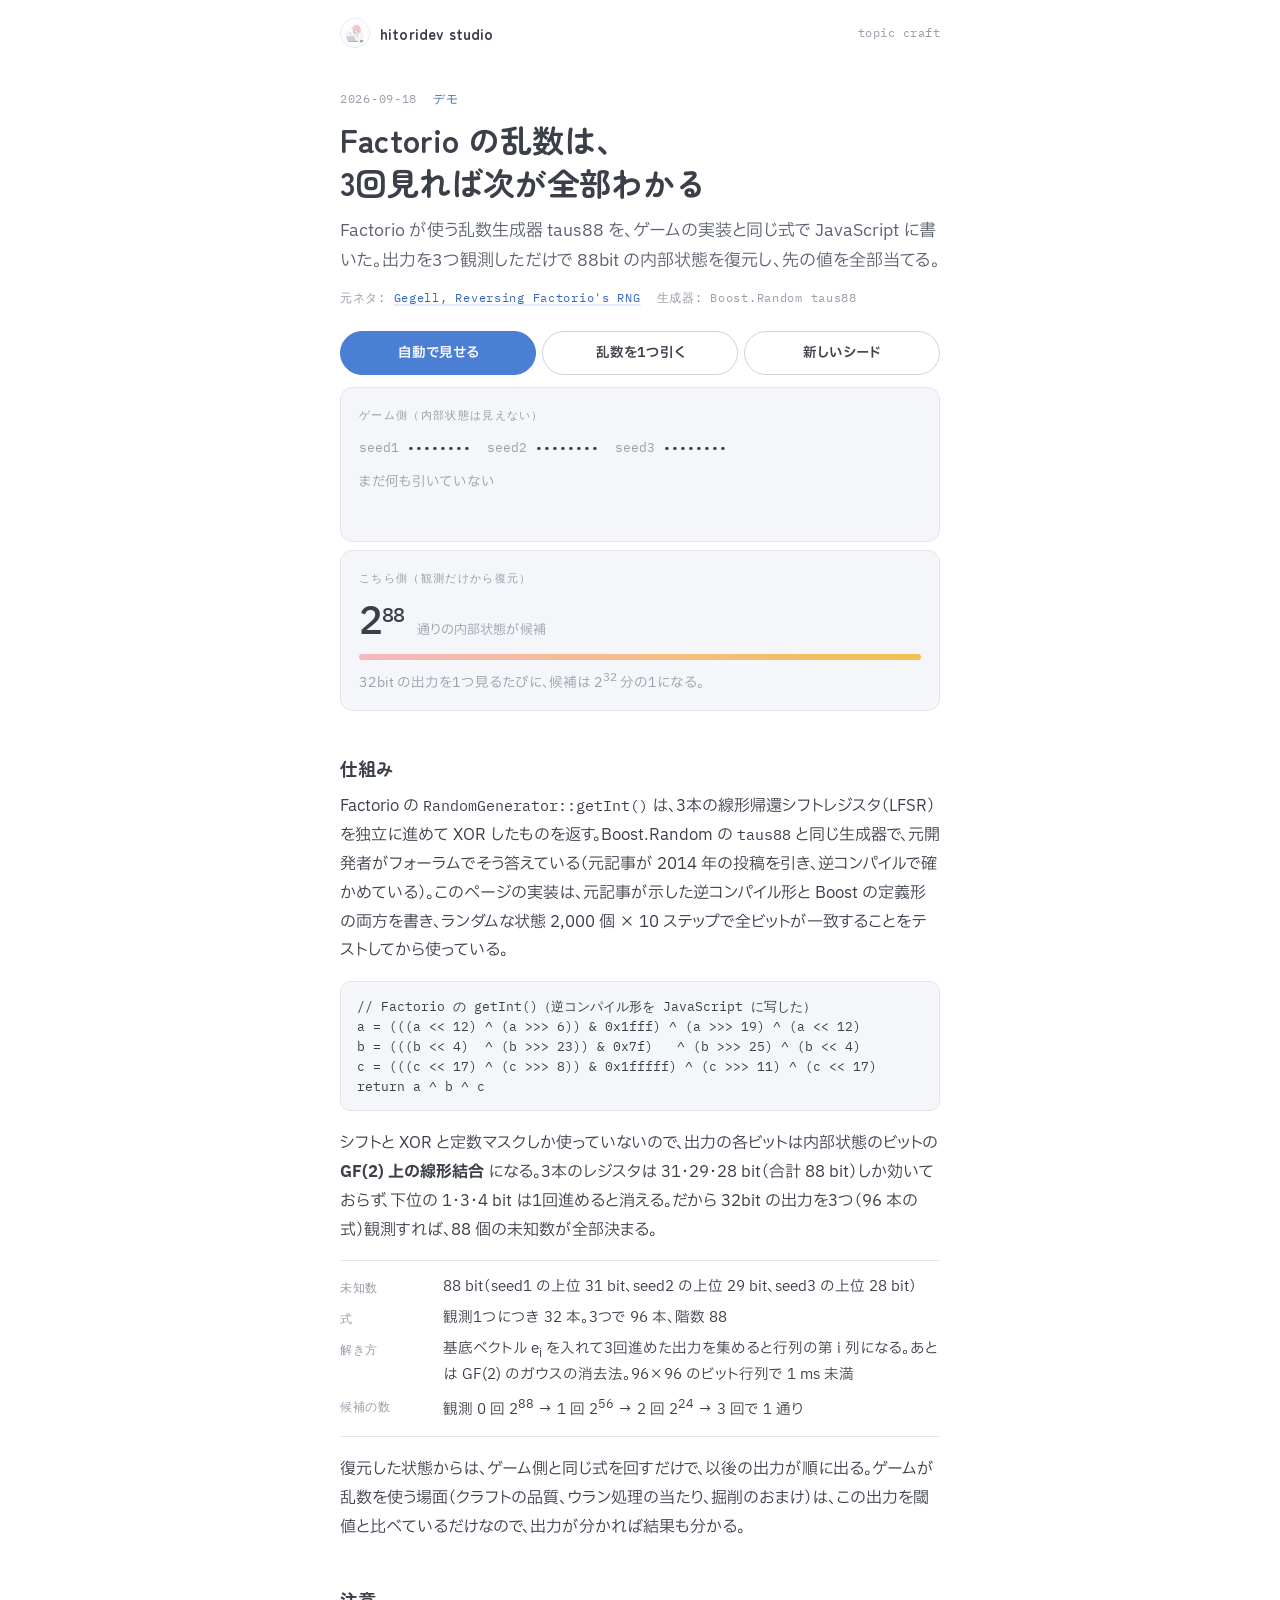
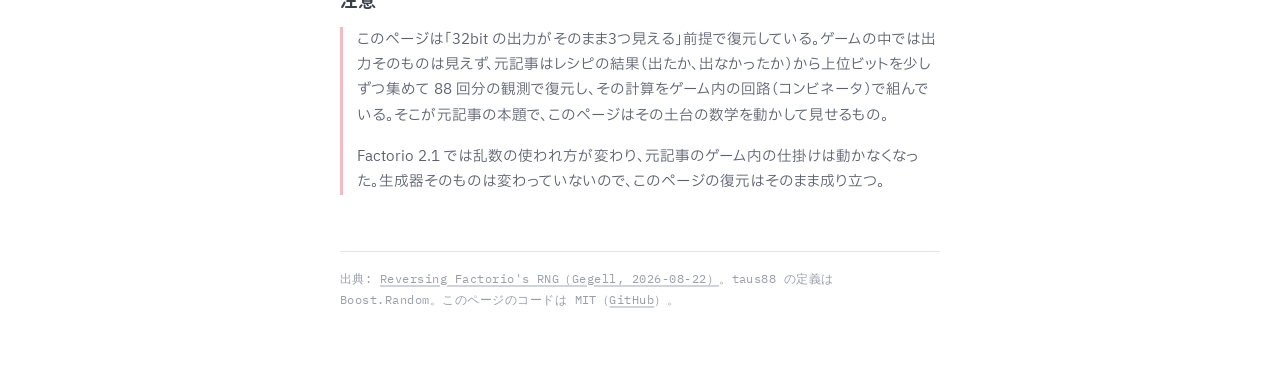
==== commit f2958ff0: "見た目をアカウントのアイコンに合わせる（白地・青と桃と金・丸ゴシック・上部にアイコン）。記事「13体の AI が Git の履歴だけを共有し、12日間研究し続けた」を追加" ====
--- a/works/2026-09-18-factorio-rng-predict/index.html
+++ b/works/2026-09-18-factorio-rng-predict/index.html
@@ -11,18 +11,18 @@
 <meta name="twitter:card" content="summary_large_image">
 <link rel="preconnect" href="https://fonts.googleapis.com">
 <link rel="preconnect" href="https://fonts.gstatic.com" crossorigin>
-<link rel="stylesheet" href="https://fonts.googleapis.com/css2?family=IBM+Plex+Sans+JP:wght@400;500;600&family=IBM+Plex+Sans:wght@400;500;600&family=IBM+Plex+Mono:wght@400;500&display=swap">
+<link rel="stylesheet" href="https://fonts.googleapis.com/css2?family=IBM+Plex+Sans+JP:wght@400;500;600&family=IBM+Plex+Sans:wght@400;500;600&family=IBM+Plex+Mono:wght@400;500&family=Zen+Maru+Gothic:wght@500;700&display=swap">
 <link rel="stylesheet" href="../../assets/site.css">
 <style>
   /* このページだけの部品。土台（書体・余白・罫）は assets/site.css */
-  :root { --panel: #141414; --panel-ink: #ececec; --panel-mute: #9a9a9a; --panel-line: #2a2a2a; --panel-wash: #1c1c1c; --orange: #ff9f2e; --green: #73d67a; --red: #ff7b72; }
+  :root { --panel: #f5f6fa; --panel-ink: #3b3f4a; --panel-mute: #9a9ea9; --panel-line: #e4e6ee; --accent: #4a7fd4; --accent-2: #c99a24; --yes: #4a7fd4; --no: #e08a9b; --hit: #e08a9b; }
   .lead { color: var(--ink-2); font-size: 17px; line-height: 1.75; margin: 0 0 12px; }
   .btns { display: flex; flex-wrap: wrap; gap: 8px; margin: 22px 0 12px; }
   .btns { gap: 6px; }
-  .btns button { font: inherit; font-size: 13.5px; font-weight: 600; min-height: 44px; padding: 8px 12px; border-radius: 4px; border: 1px solid var(--line-2); background: var(--bg); color: var(--ink); cursor: pointer; white-space: nowrap; }
-  .btns button.primary { background: var(--ink); border-color: var(--ink); color: var(--bg); }
+  .btns button { font: inherit; font-size: 13.5px; font-weight: 600; min-height: 44px; padding: 8px 14px; border-radius: 999px; border: 1px solid var(--line-2); background: var(--bg); color: var(--ink); cursor: pointer; white-space: nowrap; }
+  .btns button.primary { background: var(--blue); border-color: var(--blue); color: #fff; }
   .btns button:disabled { opacity: .4; cursor: default; }
-  .panel { background: var(--panel); color: var(--panel-ink); border-radius: 6px; padding: 18px 18px 16px; margin-top: 10px; }
+  .panel { background: var(--panel); color: var(--panel-ink); border: 1px solid var(--panel-line); border-radius: 12px; padding: 18px 18px 16px; margin-top: 10px; }
   .panel + .panel { margin-top: 8px; }
   .lbl { font-family: var(--mono); font-size: 11px; letter-spacing: .12em; color: var(--panel-mute); text-transform: uppercase; margin-bottom: 10px; }
   .seeds { font-family: var(--mono); font-size: 12.5px; color: var(--panel-mute); display: flex; flex-wrap: wrap; gap: 4px 16px; font-variant-numeric: tabular-nums; }
@@ -30,22 +30,22 @@
   ol.obs { list-style: none; margin: 12px 0 0; padding: 0; display: grid; gap: 6px; min-height: 3.4em; font-family: var(--mono); font-variant-numeric: tabular-nums; }
   ol.obs li { display: grid; grid-template-columns: 2.4em 1fr auto; gap: 12px; align-items: baseline; font-size: 17px; }
   ol.obs li .n { color: var(--panel-mute); font-size: 12px; }
-  ol.obs li .hex { color: var(--orange); font-weight: 500; letter-spacing: .04em; }
+  ol.obs li .hex { color: var(--accent); font-weight: 500; letter-spacing: .04em; }
   ol.obs li .dec { color: var(--panel-mute); font-size: 12px; }
   ol.obs li.empty { color: var(--panel-mute); font-size: 13.5px; grid-template-columns: 1fr; font-family: var(--sans); }
   .cand { display: flex; align-items: baseline; gap: 12px; flex-wrap: wrap; }
   .cand .big { font-family: var(--mono); font-size: 40px; font-weight: 500; line-height: 1; letter-spacing: -.02em; color: var(--panel-ink); }
   .cand .big sup { font-size: .5em; vertical-align: .6em; }
-  .cand .big.one { color: var(--green); }
+  .cand .big.one { color: var(--hit); }
   .cand .sub { color: var(--panel-mute); font-size: 13px; }
-  .bar { height: 3px; background: var(--panel-line); border-radius: 2px; overflow: hidden; margin: 12px 0 6px; }
-  .bar i { display: block; height: 100%; width: 100%; background: var(--orange); transition: width .5s ease; }
+  .bar { height: 6px; background: #e4e6ee; border-radius: 3px; overflow: hidden; margin: 12px 0 6px; }
+  .bar i { display: block; height: 100%; width: 100%; background: linear-gradient(90deg, #f6b8c1, #f2c14e); transition: width .5s ease; }
   .status { font-size: 13.5px; color: var(--panel-mute); margin-top: 8px; min-height: 1.5em; line-height: 1.7; }
-  .status b { color: var(--green); font-weight: 500; }
+  .status b { color: var(--hit); font-weight: 600; }
   .rec { margin-top: 14px; padding-top: 12px; border-top: 1px solid var(--panel-line); }
-  .rec .ok { color: var(--green); font-weight: 500; }
+  .rec .ok { color: var(--accent); font-weight: 600; }
   .rec .seeds { margin-top: 6px; }
-  .rec .seeds b { color: var(--orange); }
+  .rec .seeds b { color: var(--accent-2); }
   .pred { margin-top: 14px; padding-top: 12px; border-top: 1px solid var(--panel-line); }
   .pred table { width: 100%; border-collapse: collapse; font-family: var(--mono); font-size: 15px; font-variant-numeric: tabular-nums; }
   .pred th { text-align: left; font-size: 11px; letter-spacing: .1em; color: var(--panel-mute); font-weight: 500; padding: 2px 8px 8px 0; text-transform: uppercase; }
@@ -54,15 +54,15 @@
   .pred td.hex { color: var(--panel-ink); }
   .pred td.act { color: var(--panel-mute); }
   .pred td.mark { text-align: right; width: 2em; font-weight: 500; }
-  .pred td.mark.yes { color: var(--green); } .pred td.mark.no { color: var(--red); }
+  .pred td.mark.yes { color: var(--yes); } .pred td.mark.no { color: var(--no); }
   .pred tr.match td.act { color: var(--panel-ink); }
   .pred .btns { margin: 12px 0 0; }
-  .pred .btns button { background: transparent; color: var(--panel-ink); border-color: var(--panel-line); }
-  pre { background: var(--wash); border: 1px solid var(--line); border-radius: 4px; padding: 14px 16px; font-family: var(--mono); font-size: 12.5px; line-height: 1.6; overflow-x: auto; color: var(--ink); margin: 8px 0 18px; }
+  .pred .btns button { background: #fff; color: var(--panel-ink); border-color: var(--line-2); }
+  pre { background: var(--wash); border: 1px solid var(--line); border-radius: 10px; padding: 14px 16px; font-family: var(--mono); font-size: 12.5px; line-height: 1.6; overflow-x: auto; color: var(--ink); margin: 8px 0 18px; }
   code { font-family: var(--mono); font-size: .92em; }
   .kv { display: grid; grid-template-columns: 6em 1fr; gap: 6px 16px; font-size: 14.5px; line-height: 1.7; margin: 12px 0 18px; padding: 14px 0; border-top: 1px solid var(--line); border-bottom: 1px solid var(--line); }
   .kv b { font-family: var(--mono); font-weight: 500; font-size: 12px; letter-spacing: .06em; color: var(--ink-3); padding-top: .25em; }
-  .note { color: var(--ink-2); font-size: 14.5px; line-height: 1.75; padding-left: 14px; border-left: 2px solid var(--line-2); margin: 14px 0; }
+  .note { color: var(--ink-2); font-size: 14.5px; line-height: 1.75; padding-left: 14px; border-left: 3px solid var(--pink); margin: 14px 0; }
   .note p:last-child { margin-bottom: 0; }
   .foot { margin-top: 56px; }
   @media (prefers-reduced-motion: reduce) { .bar i { transition: none; } }
@@ -70,8 +70,8 @@
 </head>
 <body>
 <div class="wrap">
-  <header class="top"><a href="../../index.html">hitoridev studio</a><span class="tag">topic craft</span></header>
-  <p class="meta" style="margin-top:44px"><span>2026-09-18</span><span>デモ</span></p>
+  <header class="top"><a class="brand" href="../../index.html"><img class="avatar" src="../../assets/avatar.png" alt="">hitoridev studio</a><span class="tag">topic craft</span></header>
+  <p class="meta" style="margin-top:40px"><span>2026-09-18</span><span class="kind">デモ</span></p>
 
   <h1 style="margin-top:8px">Factorio の乱数は、<span style="white-space:nowrap">3回見れば</span>次が全部わかる</h1>
   <p class="lead">Factorio が使う乱数生成器 taus88 を、ゲームの実装と同じ式で JavaScript に書いた。出力を3つ観測しただけで 88bit の内部状態を復元し、先の値を全部当てる。</p>
@@ -250,9 +250,10 @@
   $('status').innerHTML = all ? '10 個すべて一致。ゲーム側の内部状態（上に明かした）と復元した状態は同じ値になっている。' : '一致しない値がある。'
 }
 async function auto() {
-  reset(); $('auto').disabled = true
+  reset(); $('auto').disabled = true; document.body.dataset.demo = 'running'
   await sleep(500); draw(); await sleep(1100); draw(); await sleep(1100); draw()
   await sleep(1500); await verify(true)
+  document.body.dataset.demo = 'done'   // 録画と検査がここを待つ
 }
 $('draw').addEventListener('click', draw)
 $('reset').addEventListener('click', reset)
--- a/assets/site.css
+++ b/assets/site.css
@@ -1,61 +1,69 @@
 /*
- * topic craft の見た目。参照点: ciechanow.ski（IBM Plex Sans・白地・#444 の本文・細い罫・1.6〜1.8 の行送り・作品だけの一覧）、
- * sizu.me（Inter＋日本語ゴシック・16px/1.7・40〜48rem の読み幅・淡い灰）、distill.pub（550〜700px の読み幅・灰の見出し）。
- * 方針: 白地・墨色・罫線と余白だけで階層を作る。色の札や角丸のカードを使わない。数字は等幅で桁を揃える。
- * 書体: IBM Plex Sans JP（和文）・IBM Plex Sans（欧文）・IBM Plex Mono（数字・ラベル）。同じ一族で揃える。
+ * topic craft の見た目 v2。X のアカウントのアイコン（白地、桃色の髪、青いマグ、金色と青と灰のコード線、薄い藤色の影）に合わせる。
+ * 参照点（寸法と階層の作り方）: ciechanow.ski・sizu.me・distill.pub。色と丸みはアイコンから取る。
+ * 方針: 白地。墨は青みの濃い灰（#3b3f4a）。強調は青（マグ）、桃（髪）、金（コード線）の3色を少量。角は丸く（10px・ボタンは丸薬形）。
+ * 書体: 見出しは Zen Maru Gothic（丸ゴシック・アイコンの柔らかさ）、本文は IBM Plex Sans JP、数字とラベルは IBM Plex Mono。
  */
 :root {
-  --bg: #ffffff; --ink: #1a1a1a; --ink-2: #4a4a4a; --ink-3: #7a7a7a; --line: #e6e6e6; --line-2: #d4d4d4; --wash: #f6f6f5;
+  --bg: #ffffff; --wash: #f5f6fa; --line: #e4e6ee; --line-2: #cfd3de;
+  --ink: #3b3f4a; --ink-2: #5c6170; --ink-3: #9a9ea9;
+  --blue: #4a7fd4; --blue-deep: #3568bd; --blue-soft: #e3ecfa;
+  --pink: #f6b8c1; --pink-deep: #e08a9b; --pink-soft: #fdeef1;
+  --gold: #f2c14e; --gold-deep: #c99a24; --gold-soft: #fdf3d8;
+  --lav: #ccccd8;
   --sans: "IBM Plex Sans JP", "IBM Plex Sans", -apple-system, "Hiragino Sans", "Noto Sans JP", system-ui, sans-serif;
-  --latin: "IBM Plex Sans", "IBM Plex Sans JP", -apple-system, system-ui, sans-serif;
+  --display: "Zen Maru Gothic", "IBM Plex Sans JP", "Hiragino Maru Gothic ProN", sans-serif;
   --mono: "IBM Plex Mono", ui-monospace, "SF Mono", Menlo, monospace;
-  --measure: 40rem;
+  --measure: 40rem; --radius: 10px;
 }
 * { box-sizing: border-box; }
 html, body { margin: 0; }
 body { background: var(--bg); color: var(--ink); font-family: var(--sans); font-size: 16px; line-height: 1.8; font-feature-settings: "palt"; -webkit-font-smoothing: antialiased; text-rendering: optimizeLegibility; }
-a { color: inherit; text-decoration: underline; text-decoration-color: var(--line-2); text-underline-offset: .18em; text-decoration-thickness: 1px; }
-a:hover { text-decoration-color: var(--ink); }
+a { color: var(--blue-deep); text-decoration: underline; text-decoration-color: var(--blue-soft); text-decoration-thickness: 2px; text-underline-offset: .16em; }
+a:hover { text-decoration-color: var(--blue); }
 .wrap { width: min(100%, var(--measure)); margin: 0 auto; padding-inline: 20px; }
 
-/* 上部: 屋号だけ。帯は付けない */
-.top { display: flex; justify-content: space-between; align-items: baseline; padding: 22px 0 0; font-family: var(--latin); font-size: 13px; letter-spacing: .01em; }
-.top a { font-weight: 600; text-decoration: none; }
+/* 上部: アイコンと屋号。帯は付けない */
+.top { display: flex; justify-content: space-between; align-items: center; padding: 18px 0 0; }
+.top .brand { display: inline-flex; align-items: center; gap: 10px; font-family: var(--display); font-weight: 700; font-size: 15px; letter-spacing: .01em; color: var(--ink); text-decoration: none; }
+.top .avatar { width: 30px; height: 30px; border-radius: 50%; border: 1px solid var(--line); background: #fff; object-fit: cover; }
 .top .tag { font-family: var(--mono); font-size: 12px; color: var(--ink-3); letter-spacing: .04em; }
 
 /* 一覧 */
-.site-title { font-family: var(--latin); font-weight: 600; font-size: 15px; letter-spacing: .01em; color: var(--ink-3); margin: 56px 0 28px; padding-bottom: 12px; border-bottom: 1px solid var(--line); }
 .list { list-style: none; margin: 0; padding: 0; }
-.list li { padding: 0 0 36px; margin: 0 0 36px; border-bottom: 1px solid var(--line); }
+.list li { padding: 0 0 32px; margin: 0 0 32px; border-bottom: 1px solid var(--line); }
 .list li:last-child { border-bottom: 0; }
-.list a { display: block; text-decoration: none; }
-.list .thumb { display: block; width: 100%; aspect-ratio: 16 / 9; object-fit: cover; object-position: top; border-radius: 4px; background: var(--wash); border: 1px solid var(--line); margin-bottom: 16px; }
-.list .d { font-family: var(--mono); font-size: 12px; letter-spacing: .06em; color: var(--ink-3); display: flex; gap: 14px; margin-bottom: 6px; }
-.list .t { font-weight: 600; font-size: 20px; line-height: 1.45; letter-spacing: -.005em; margin: 0 0 6px; text-wrap: balance; }
-.list a:hover .t { text-decoration: underline; text-decoration-color: var(--line-2); text-underline-offset: .2em; }
+.list a { display: block; text-decoration: none; color: inherit; }
+.list .thumb { display: block; width: 100%; aspect-ratio: 16 / 9; object-fit: cover; object-position: top; border-radius: var(--radius); background: var(--wash); border: 1px solid var(--line); margin-bottom: 14px; }
+.list .d { font-family: var(--mono); font-size: 12px; letter-spacing: .06em; color: var(--ink-3); display: flex; gap: 14px; margin-bottom: 4px; }
+.list .d .kind { color: var(--blue-deep); }
+.list .t { font-family: var(--display); font-weight: 700; font-size: 20px; line-height: 1.45; margin: 0 0 6px; text-wrap: balance; color: var(--ink); }
+.list a:hover .t { color: var(--blue-deep); }
 .list .s { color: var(--ink-2); font-size: 15px; line-height: 1.75; margin: 0; }
 
 /* 見出し・本文 */
-h1 { font-weight: 600; font-size: clamp(26px, 6vw, 34px); line-height: 1.3; letter-spacing: -.012em; margin: 28px 0 12px; text-wrap: balance; }
-h2 { font-weight: 600; font-size: 18px; line-height: 1.5; margin: 48px 0 10px; }
+h1 { font-family: var(--display); font-weight: 700; font-size: clamp(25px, 6vw, 32px); line-height: 1.35; letter-spacing: 0; margin: 24px 0 12px; text-wrap: balance; color: var(--ink); }
+h2 { font-family: var(--display); font-weight: 700; font-size: 18px; line-height: 1.5; margin: 44px 0 10px; color: var(--ink); }
 p { margin: 0 0 16px; }
 .meta { font-family: var(--mono); font-size: 12px; letter-spacing: .06em; color: var(--ink-3); display: flex; flex-wrap: wrap; gap: 6px 16px; align-items: baseline; margin: 0 0 8px; }
-.foot { margin-top: 72px; padding: 16px 0 40px; border-top: 1px solid var(--line); font-family: var(--mono); font-size: 12px; letter-spacing: .04em; color: var(--ink-3); }
-.foot a { color: inherit; }
+.meta .kind { color: var(--blue-deep); }
+.foot { margin-top: 64px; padding: 16px 0 40px; border-top: 1px solid var(--line); font-family: var(--mono); font-size: 12px; letter-spacing: .04em; color: var(--ink-3); }
+.foot a { color: inherit; text-decoration-color: var(--line-2); }
 
 /* 投稿ページ（本人だけが使う） */
-.post { margin-top: 32px; }
+.post { margin-top: 28px; }
 .post .who { font-size: 13px; color: var(--ink-3); margin-bottom: 8px; }
-.post textarea { width: 100%; font: inherit; font-size: 16px; line-height: 1.7; color: var(--ink); background: var(--bg); border: 1px solid var(--line-2); border-radius: 4px; padding: 12px 14px; resize: vertical; min-height: 150px; }
-.post textarea:focus { outline: none; border-color: var(--ink); }
+.post textarea { width: 100%; font: inherit; font-size: 16px; line-height: 1.7; color: var(--ink); background: var(--bg); border: 1px solid var(--line-2); border-radius: var(--radius); padding: 12px 14px; resize: vertical; min-height: 150px; }
+.post textarea:focus { outline: none; border-color: var(--blue); box-shadow: 0 0 0 3px var(--blue-soft); }
 .post .cnt { font-family: var(--mono); font-size: 12px; color: var(--ink-3); text-align: right; font-variant-numeric: tabular-nums; margin: 6px 0 14px; }
-.post .cnt.over { color: #b3261e; }
-.post video { width: 100%; max-height: 62vh; background: #000; border-radius: 4px; border: 1px solid var(--line); margin: 0 0 14px; }
+.post .cnt.over { color: var(--pink-deep); }
+.post video { width: 100%; max-height: 62vh; background: var(--wash); border-radius: var(--radius); border: 1px solid var(--line); margin: 0 0 14px; }
 .btns { display: flex; flex-wrap: wrap; gap: 10px; }
-.btns button { flex: 1 1 160px; font: inherit; font-size: 15px; font-weight: 600; min-height: 48px; border-radius: 4px; cursor: pointer; padding: 10px 16px; border: 1px solid var(--ink); background: var(--bg); color: var(--ink); }
-.btns .go { background: var(--ink); color: var(--bg); }
-.btns button.done { color: var(--ink-3); border-color: var(--line-2); }
+.btns button { flex: 1 1 160px; font: inherit; font-size: 15px; font-weight: 600; min-height: 48px; border-radius: 999px; cursor: pointer; padding: 10px 18px; border: 1px solid var(--line-2); background: var(--bg); color: var(--ink); }
+.btns .go { background: var(--blue); border-color: var(--blue); color: #fff; }
+.btns .go:hover { background: var(--blue-deep); }
+.btns button.done { color: var(--blue-deep); border-color: var(--blue-soft); background: var(--blue-soft); }
 .post .note { font-size: 13px; color: var(--ink-3); line-height: 1.7; margin: 10px 0 0; }
 .post .reply { margin-top: 28px; }
-.post .reply pre { white-space: pre-wrap; font: inherit; font-size: 14.5px; line-height: 1.7; background: var(--wash); border-radius: 4px; padding: 12px 14px; margin: 6px 0 10px; color: var(--ink-2); overflow-wrap: anywhere; }
-:focus-visible { outline: 2px solid var(--ink); outline-offset: 2px; }
+.post .reply pre { white-space: pre-wrap; font: inherit; font-size: 14.5px; line-height: 1.7; background: var(--wash); border-radius: var(--radius); padding: 12px 14px; margin: 6px 0 10px; color: var(--ink-2); overflow-wrap: anywhere; }
+:focus-visible { outline: 2px solid var(--blue); outline-offset: 2px; }
